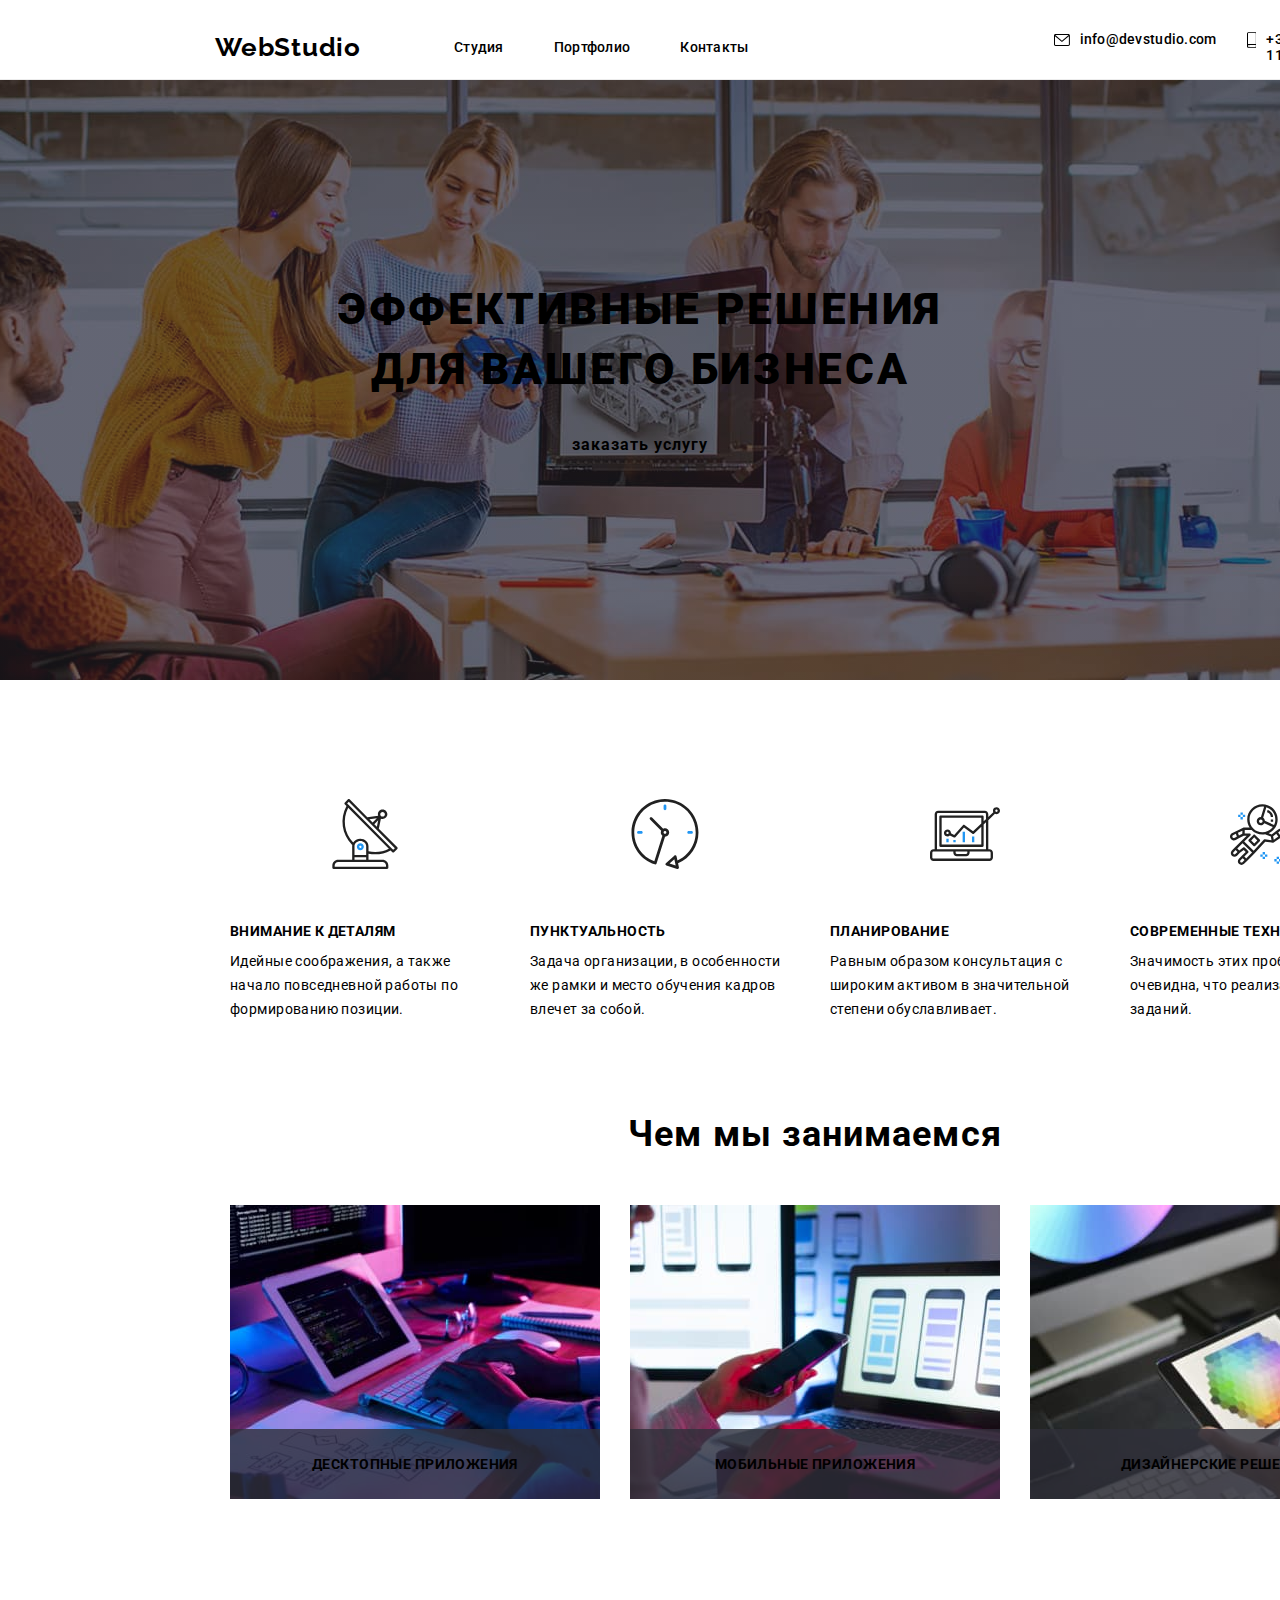
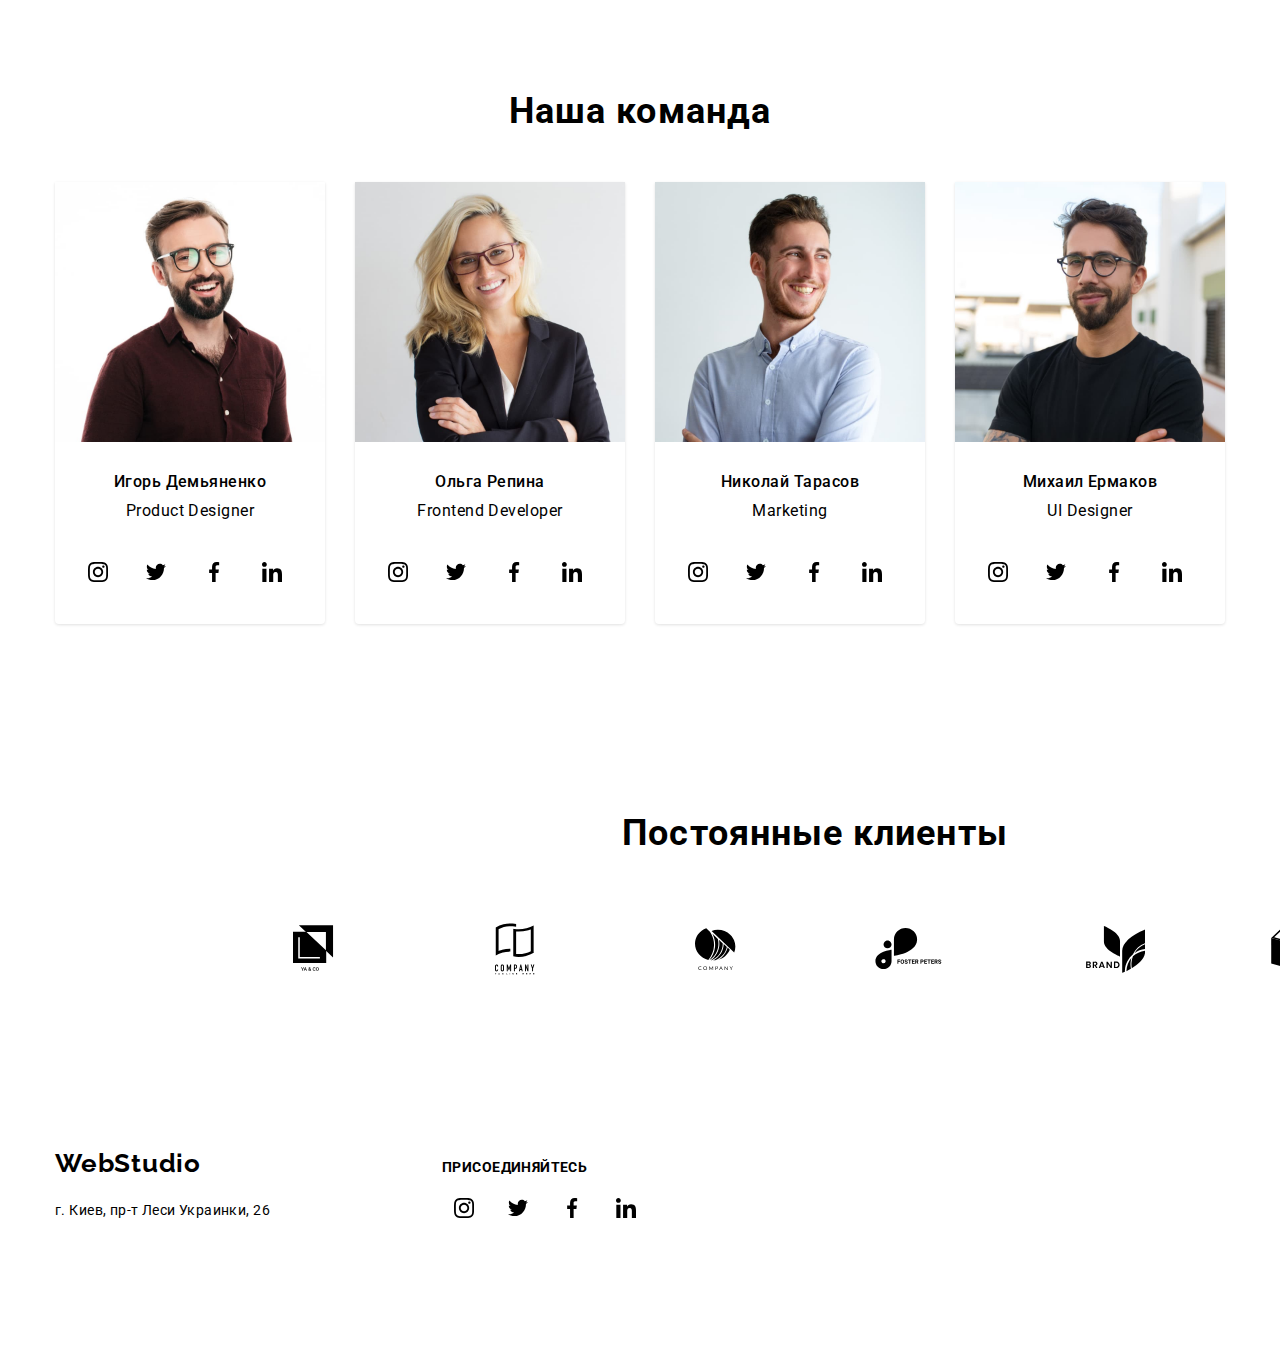
==== index.html @ 6847b352 "hw5 start" ====
<!DOCTYPE html>
<html lang="en">
  <head>
    <meta charset="UTF-8" />
    <meta name="viewport" content="width=device-width, initial-scale=1.0" />
    <title>Homework_4</title>
    <link rel="preconnect" href="https://fonts.gstatic.com" />
    <link
      href="https://fonts.googleapis.com/css2?family=Raleway:wght@400;500;700&family=Roboto:wght@400;500;700&display=swap"
      rel="stylesheet"
    />
    <link
      rel="stylesheet"
      href="https://cdnjs.cloudflare.com/ajax/libs/modern-normalize/0.6.0/modern-normalize.min.css"
    />
    <link rel="stylesheet" href="./css/style.css" />
  </head>
  <body class="wrapper">
    <!--шапка-->
    <header class="page-header">
      <div class="conteiner">
        <nav class="main-nav">
          <a href="/" class="logo">
            <span>web</span><span class="logostudioblack">Studio</span>
          </a>

          <ul class="nav list">
            <li class="item"><a href="" class="current-link">студия</a></li>
            <li class="item">
              <a href="./portfolio.html" class="link">портфолио</a>
            </li>
            <li class="item"><a href="" class="link">контакты</a></li>
          </ul>

          <ul class="contact-us list">
            <li class="item icon-envelope">
              <a href="mailto:info@devstudio.com" class="link">
                <svg width="16px" height="12px">
                  <use href="./images/symbol-defs.svg#icon-envelope"></use>
                </svg>
                info@devstudio.com
              </a>
            </li>
            <li class="item icon-smartphone">
              <a href="tel:+380961111111" class="link">
                <svg width="10px" height="16px">
                  <use href="./images/symbol-defs.svg#icon-smartphone"></use>
                </svg>
                +38 096 111 11 11
              </a>
            </li>
          </ul>
        </nav>
      </div>
    </header>
    <!-- Главный контент страницы-->
    <main>
      <!-- Приветсвие-->
      <section class="hero">
        <div class="conteiner">
          <h1 class="hero-title">
            эффективные решения <br />
            для вашего бизнеса
          </h1>
          <a href="" class="button">заказать услугу</a>
        </div>
      </section>

      <!--Ценности-->
      <section class="values">
        <div class="conteiner">
          <!-- <h2 class="section-title"></h2> -->
          <ul class="feature-list list">
            <li class="item icon-antenna">
              <h3 class="feature-title">внимание к деталям</h3>
              <p class="feature-text">
                Идейные соображения, а также начало повседневной работы по
                формированию позиции.
              </p>
            </li>
            <li class="item icon-clock">
              <h3 class="feature-title">пунктуальность</h3>
              <p class="feature-text">
                Задача организации, в особенности же рамки и место обучения
                кадров влечет за собой.
              </p>
            </li>
            <li class="item icon-diagram">
              <h3 class="feature-title">планирование</h3>
              <p class="feature-text">
                Равным образом консультация с широким активом в значительной
                степени обуславливает.
              </p>
            </li>
            <li class="item icon-astronaut">
              <h3 class="feature-title">современные технологии</h3>
              <p class="feature-text">
                Значимость этих проблем настолько очевидна, что реализация
                плановых заданий.
              </p>
            </li>
          </ul>
        </div>
      </section>

      <!--Чем занимаемся-->
      <section class="act">
        <div class="conteiner">
          <h2 class="section-title">Чем мы занимаемся</h2>
          <ul class="activity list">
            <li class="thumb item">
              <img
                src="./images/activity1.jpg"
                alt=""
                width="370"
                height="294"
              />
              <p class="label">десктопные приложения</p>
            </li>
            <li class="thumb item">
              <img
                src="./images/activity2.jpg"
                alt=""
                width="370"
                height="294"
              />
              <p class="label">мобильные приложения</p>
            </li>
            <li class="thumb item">
              <img
                src="./images/activity3.jpg"
                alt=""
                width="370"
                height="294"
              />
              <p class="label">дизайнерские решения</p>
            </li>
          </ul>
        </div>
      </section>

      <!--Наша команда-->
      <section class="team">
        <div class="conteiner">
          <h2 class="section-title">Наша команда</h2>
          <ul class="teammate-list list">
            <li class="teammate-card">
              <img
                class="photo"
                src="./images/Igor.jpg"
                alt=""
                width="270"
                height="260"
              />
              <h3 class="teammate">игорь демьяненко</h3>
              <p class="profession">product designer</p>
              <ul class="teammate-social">
                <li class="icon-item">
                  <a target="_blank" href="https://www.instagram.com/">
                    <svg
                      class="icon-teammate"
                      class="icon"
                      width="20px"
                      height="20px"
                    >
                      <use href="./images/symbol-defs.svg#icon-instagram"></use>
                    </svg>
                  </a>
                </li>
                <li class="icon-item">
                  <a target="_blank" href="https://twitter.com/">
                    <svg class="icon-teammate" width="20px" height="20px">
                      <use href="./images/symbol-defs.svg#icon-twitter"></use>
                    </svg>
                  </a>
                </li>
                <li class="icon-item">
                  <a target="_blank" href="https://www.facebook.com/">
                    <svg class="icon-teammate" width="20px" height="20px">
                      <use href="./images/symbol-defs.svg#icon-facebook"></use>
                    </svg>
                  </a>
                </li>
                <li class="icon-item">
                  <a target="_blank" href="https://www.linkedin.com/">
                    <svg class="icon-teammate" width="20px" height="20px">
                      <use href="./images/symbol-defs.svg#icon-linkedin"></use>
                    </svg>
                  </a>
                </li>
              </ul>
            </li>
            <li class="teammate-card">
              <img
                class="photo"
                src="./images/Olga.jpg"
                alt=""
                width="270"
                height="260"
              />
              <h3 class="teammate">ольга репина</h3>
              <p class="profession">frontend developer</p>
              <ul class="teammate-social">
                <li class="icon-item">
                  <a target="_blank" href="https://www.instagram.com/">
                    <svg class="icon-teammate" width="20px" height="20px">
                      <use href="./images/symbol-defs.svg#icon-instagram"></use>
                    </svg>
                  </a>
                </li>
                <li class="icon-item">
                  <a target="_blank" href="https://twitter.com/">
                    <svg class="icon-teammate" width="20px" height="20px">
                      <use href="./images/symbol-defs.svg#icon-twitter"></use>
                    </svg>
                  </a>
                </li>
                <li class="icon-item">
                  <a target="_blank" href="https://www.facebook.com/">
                    <svg class="icon-teammate" width="20px" height="20px">
                      <use href="./images/symbol-defs.svg#icon-facebook"></use>
                    </svg>
                  </a>
                </li>
                <li class="icon-item">
                  <a target="_blank" href="https://www.linkedin.com/">
                    <svg class="icon-teammate" width="20px" height="20px">
                      <use href="./images/symbol-defs.svg#icon-linkedin"></use>
                    </svg>
                  </a>
                </li>
              </ul>
            </li>
            <li class="teammate-card">
              <img
                class="photo"
                src="./images/Nikolay.jpg"
                alt=""
                width="270"
                height="260"
              />
              <h3 class="teammate">николай тарасов</h3>
              <p class="profession">marketing</p>
              <ul class="teammate-social">
                <li class="icon-item">
                  <a target="_blank" href="https://www.instagram.com/">
                    <svg class="icon-teammate" width="20px" height="20px">
                      <use href="./images/symbol-defs.svg#icon-instagram"></use>
                    </svg>
                  </a>
                </li>
                <li class="icon-item">
                  <a target="_blank" href="https://twitter.com/">
                    <svg class="icon-teammate" width="20px" height="20px">
                      <use href="./images/symbol-defs.svg#icon-twitter"></use>
                    </svg>
                  </a>
                </li>
                <li class="icon-item">
                  <a target="_blank" href="https://www.facebook.com/">
                    <svg class="icon-teammate" width="20px" height="20px">
                      <use href="./images/symbol-defs.svg#icon-facebook"></use>
                    </svg>
                  </a>
                </li>
                <li class="icon-item">
                  <a target="_blank" href="https://www.linkedin.com/">
                    <svg class="icon-teammate" width="20px" height="20px">
                      <use href="./images/symbol-defs.svg#icon-linkedin"></use>
                    </svg>
                  </a>
                </li>
              </ul>
            </li>
            <li class="teammate-card">
              <img
                class="photo"
                src="./images/Mikhail.jpg"
                alt=""
                width="270"
                height="260"
              />
              <h3 class="teammate">михаил ермаков</h3>
              <p class="profession"><span class="ui">ui</span> designer</p>
              <ul class="teammate-social">
                <li class="icon-item">
                  <a target="_blank" href="https://www.instagram.com/">
                    <svg class="icon-teammate" width="20px" height="20px">
                      <use href="./images/symbol-defs.svg#icon-instagram"></use>
                    </svg>
                  </a>
                </li>
                <li class="icon-item">
                  <a target="_blank" href="https://twitter.com/">
                    <svg class="icon-teammate" width="20px" height="20px">
                      <use href="./images/symbol-defs.svg#icon-twitter"></use>
                    </svg>
                  </a>
                </li>
                <li class="icon-item">
                  <a target="_blank" href="https://www.facebook.com/">
                    <svg class="icon-teammate" width="20px" height="20px">
                      <use href="./images/symbol-defs.svg#icon-facebook"></use>
                    </svg>
                  </a>
                </li>
                <li class="icon-item">
                  <a target="_blank" href="https://www.linkedin.com/">
                    <svg class="icon-teammate" width="20px" height="20px">
                      <use href="./images/symbol-defs.svg#icon-linkedin"></use>
                    </svg>
                  </a>
                </li>
              </ul>
            </li>
          </ul>
        </div>
      </section>

      <!-- Наши клиенты -->
      <section class="clients">
        <div class="conteiner">
          <h2 class="section-title">Постоянные клиенты</h2>
          <ul class="clients-list list">
            <li class="client-name">
              <a href="#">
                <svg
                  class="icon-client client1"
                  width="44.27px"
                  height="49.23px"
                >
                  <use href="./images/symbol-defs.svg#icon-client1"></use>
                </svg>
              </a>
            </li>
            <li class="client-name">
              <a href="#">
                <svg class="icon-client client2" width="40px" height="52px">
                  <use href="./images/symbol-defs.svg#icon-client2"></use>
                </svg>
              </a>
            </li>
            <li class="client-name">
              <a href="#">
                <svg class="icon-client client3" width="41px" height="42.6px">
                  <use href="./images/symbol-defs.svg#icon-client3"></use>
                </svg>
              </a>
            </li>
            <li class="client-name">
              <a href="#">
                <svg
                  class="icon-client client4"
                  width="79.66px"
                  height="42.02px"
                >
                  <use href="./images/symbol-defs.svg#icon-client4"></use>
                </svg>
              </a>
            </li>
            <li class="client-name">
              <a href="#">
                <svg class="icon-client client5" width="59px" height="47px">
                  <use href="./images/symbol-defs.svg#icon-client5"></use>
                </svg>
              </a>
            </li>
            <li class="client-name">
              <a href="#">
                <svg
                  class="icon-client client6"
                  width="88.48px"
                  height="45.44px"
                >
                  <use href="./images/symbol-defs.svg#icon-client6"></use>
                </svg>
              </a>
            </li>
          </ul>
        </div>
      </section>
    </main>

    <!--Футер-->
    <footer class="footer">
      <div class="conteiner">
        <div class="companycontacts">
          <a href="/" class="logo">
            <span>web</span><span class="logostudiowhite">Studio</span>
          </a>
          <address class="adress">
            <p class="physicaladress">г. Киев, пр-т Леси Украинки, 26</p>
            <p class="mailadress">
              <a href="mailto:info@devstudio.com">info@devstudio.com</a>
            </p>
            <p class="phonenumadress">
              <a href="tel:+380961111111">+38 096 111 11 11</a>
            </p>
          </address>
        </div>
        <div class="social">
          <h3 class="feature-title">присоединяйтесь</h3>
          <ul class="social-list list">
            <li class="social-item inst">
              <a target="_blank" href="https://www.instagram.com/">
                <svg class="icon-social" width="20px" height="20px">
                  <use href="./images/symbol-defs.svg#icon-instagram"></use>
                </svg>
              </a>
            </li>
            <li class="social-item twitt">
              <a target="_blank" href="https://twitter.com/">
                <svg class="icon-social" width="20px" height="20px">
                  <use href="./images/symbol-defs.svg#icon-twitter"></use>
                </svg>
              </a>
            </li>
            <li class="social-item fb">
              <a target="_blank" href="https://www.facebook.com/">
                <svg class="icon-social" width="20px" height="20px">
                  <use href="./images/symbol-defs.svg#icon-facebook"></use>
                </svg>
              </a>
            </li>
            <li class="social-item li">
              <a target="_blank" href="https://www.linkedin.com/">
                <svg class="icon-social" width="20px" height="20px">
                  <use href="./images/symbol-defs.svg#icon-linkedin"></use>
                </svg>
              </a>
            </li>
          </ul>
        </div>
      </div>
    </footer>
  </body>
</html>
---- css/style.css ----
/* /** { */
  padding: 0px;
  margin: 0px;
}*/
:root {
  --primary-white-color: #ffffff;
  --primary-black-color: #000000;
  --primary-effect-color: #2196f3;
  --primary-background-color: #2f303a;
  --primary-headers-color: #212121;
  --primary-text-color: #757575;
  --primary-button-color: #f5f4fa;
  --primary-clients-color: #afb1b8;
}

.wrapper {
  font-family: Roboto, sans-serif;
  font-weight: 400;
  box-sizing: border-box;
  /* max-width: 1600px; */
  margin-left: auto;
  margin-right: auto;
}

.main-nav {
  display: flex;
  align-items: center;
}
.logo {
  font-family: Raleway, sans-serif;
  font-weight: 700;
  font-size: 26px;
  line-height: 1.19;
  letter-spacing: 0.03em;
  color: var(--primary-effect-color);
  text-transform: capitalize;
}

.logostudioblack {
  color: var(--primary-black-color);
}
.logostudiowhite {
  color: var(--primary-white-color);
}

.list {
  list-style: none;
  padding: 0;
  margin: 0;
  width: 1170px;
}

a {
  text-decoration: none;
}

img {
  max-width: 100%;
  height: auto;
  display: block;
}

.link {
  font-weight: 500;
  font-size: 14px;
  line-height: 1.14;
  letter-spacing: 0.02em;
}

.current-link {
  color: var(--primary-effect-color);
  text-transform: capitalize;
  padding-top: 32px;
  padding-bottom: 32px;
  display: block;
  font-weight: 500;
  font-size: 14px;
  line-height: 1.14;
  letter-spacing: 0.02em;
}

.nav {
  display: flex;
  margin-left: 93px;
  width: max-content;
}

.nav .item + .item {
  margin-left: 50px;
}

.nav .link {
  display: block;
  color: var(--primary-headers-color);
  text-transform: capitalize;
  padding-top: 32px;
  padding-bottom: 32px;
  /* width: 294px; */
}

.contact-us {
  display: flex;
  width: max-content;
  margin-left: 305px;
}

.contact-us .item + .item {
  margin-left: 30px;
}
.contact-us .item + .item:last-child {
  margin-right: 0px;
}

.contact-us .link {
  display: flex;
  margin-right: auto;
  padding-top: 32px;
  padding-bottom: 32px;
  color: var(--primary-text-color);
  fill: var(--primary-text-color);
}

.nav .link:hover,
.nav .link:focus,
.contact-us .link:hover,
.contact-us .link:focus {
  color: var(--primary-effect-color);
  fill: var(--primary-effect-color);
}
.icon-envelope svg {
  margin-top: 2px;
}
.icon-envelope svg,
.icon-smartphone svg {
  margin-right: 10px;
}

/* .hero, */
.footer {
  background-color: var(--primary-background-color);
}

.hero {
  text-align: center;
  padding-top: 200px;
  padding-bottom: 280px;
  background-image: linear-gradient(
      to right,
      rgba(47, 48, 58, 0.4),
      rgba(47, 48, 58, 0.4)
    ),
    url('../images/backgr.jpg');
  max-width: 1600px;
  max-height: 600px;
  margin-left: auto;
  margin-right: auto;
  background-repeat: no-repeat;
  background-position: center;
  background-color: #c4c4c4;
  background-size: cover;
}

.hero-title {
  margin-top: 0;
  margin-bottom: 30px;
  font-weight: 900;
  font-size: 44px;
  line-height: 1.36;
  text-transform: uppercase;
  letter-spacing: 0.06em;
  color: var(--primary-white-color);
}

.button {
  font-weight: 700;
  font-size: 16px;
  line-height: 1.87;
  letter-spacing: 0.06em;
  text-align: center;
  color: var(--primary-white-color);
  background-color: var(--primary-effect-color);
  box-shadow: 0px 4px 4px rgba(0, 0, 0, 0.15);
  border-radius: 4px;
  padding: 10px 32px;
}

.section-title {
  font-weight: 700;
  font-size: 36px;
  line-height: 1.17;
  letter-spacing: 0.03em;
  color: var(--primary-headers-color);
  margin-bottom: 50px;
  margin-top: 0;
  text-align: center;
}
.feature-list {
  display: flex;
}

.values {
  margin-left: 215px;
  margin-right: 215px;
  margin-top: 94px;
}

.act {
  margin-left: 215px;
  margin-right: 215px;
  margin-top: 91px;
  margin-bottom: 97px;
}
.act .section-title {
  text-align: center;
}

/* features css */
.feature-list .item {
  width: 270px;
  margin-right: 30px;
}

.feature-list .item::before {
  display: block;
  width: 270px;
  height: 120px;
  border-radius: 4px;
  border: transparent;
  background-color: var(--primary-button-color);
  margin-bottom: 30px;
  content: '';
  /* background-size: contain; */
  background-repeat: no-repeat;
  background-position: center;
}

.icon-antenna::before {
  background-image: url('../images/antenna 1.svg');
}

.icon-clock::before {
  background-image: url('../images/clock 1.svg');
}

.icon-diagram::before {
  background-image: url('../images/diagram 1.svg');
}

.icon-astronaut::before {
  background-image: url('../images/astronaut 1.svg');
}

.feature-list .item:nth-child(4n) {
  margin-right: 0px;
}

.feature-title {
  font-weight: 700;
  font-size: 14px;
  line-height: 1.14;
  letter-spacing: 0.03em;
  text-transform: uppercase;
  color: var(--primary-headers-color);
  margin-bottom: 10px;
  margin-top: 0;
}

.social .feature-title {
  color: var(--primary-white-color);
}

.feature-text {
  font-weight: 400;
  font-size: 14px;
  line-height: 1.71;
  letter-spacing: 0.03em;
  color: var(--primaty-text-color);
  margin-bottom: 0;
  margin-top: 0;
}

.activity {
  display: flex;
  justify-content: center;
  margin: 0px;
}

.activity .item {
  width: 370px;
  margin-right: 30px;
}

.activity .item:nth-child(3n) {
  margin-right: 0px;
}

.team {
  background-color: var(--primary-button-color);
  padding-top: 94px;
  padding-bottom: 94px;
}
.teammate,
.profession {
  text-transform: capitalize;
  font-size: 16px;
  line-height: 1.19;
  text-align: center;
  letter-spacing: 0.03em;
}

ul.teammate-social {
  padding: 0px;
  margin: 0px;
  text-align: center;
}
.teammate-list {
  display: flex;
}

.teammate-list .teammate-card {
  width: 270px;
  margin-right: 30px;
}

.teammate-list .teammate-card:nth-child(4n) {
  margin-right: 0px;
}
.ui {
  text-transform: uppercase;
}

.teammate {
  font-weight: 500;
  color: var(--primary-headers-color);
  margin: 0;
  margin-bottom: 10px;
  /* background-color: teal; */
}

.teammate-card {
  background-color: var(--primary-white-color);
  padding: 0;
  margin: 30;
  box-shadow: 0px 1px 3px rgba(0, 0, 0, 0.12);
  border-radius: 0px 0px 4px 4px;
}

.photo {
  margin-bottom: 30px;
}

.profession {
  font-size: 400;
  color: var(--primary-text-color);
  margin: 0;
  margin-bottom: 30px;
}
.adress p {
  font-weight: 400;
  font-size: 14px;
  line-height: 1.71;
  letter-spacing: 0.03em;
  font-style: normal;
  margin: 0px;
}

p.physicaladress {
  color: var(--primary-white-color);
  margin-bottom: 9px;
  margin-top: 20px;
  width: 231px;
}

p.mailadress {
  margin-bottom: 9px;
}
.mailadress a,
.phonenumadress a {
  color: rgba(255, 255, 255, 0.6);
}

.filter-button {
  font-weight: 500;
  font-size: 16px;
  line-height: 1.62;
  letter-spacing: 0.03em;
  color: var(--primary-headers-color);
  background-color: var(--primary-button-color);
  border-radius: 4px;
  padding: 6px 22px;
  border: transparent;
}

.filter-button:hover,
.filter-button:focus {
  color: var(--primary-white-color);
  background-color: var(--primary-effect-color);
  box-shadow: 0px 2px 2px rgba(0, 0, 0, 0.12);
}

.work-example {
  font-weight: 700;
  font-size: 18px;
  line-height: 2;
  letter-spacing: 0.06em;
  color: var(--primary-headers-color);
}
.work-sphere {
  font-weight: 400;
  font-size: 16px;
  line-height: 1.87;
  letter-spacing: 0.03em;
  color: var(--primary-text-color);
}
/* hw3 */
.page-header {
  background-color: var(--primary-white-color);
  width: 1600px;
  height: 80px;
  margin: auto;
  border-bottom: 1px solid #ececec;
}
.conteiner {
  margin-left: auto;
  margin-right: auto;
  width: 1200px;
  padding-left: 15px;
  padding-right: 15px;
}
.footer .conteiner {
  padding: 60px 15px;
  display: flex;
}
h1.portfolio {
  display: none;
}

section.portfolio {
  width: 1600px;
  margin-left: auto;
  margin-right: auto;
}

.filter {
  display: flex;
  justify-content: center;
  margin-bottom: 50px;
}

.filteritem {
  margin-right: 8px;
}

.filteritem:last-child {
  margin-right: 0px;
}

.samples.list {
  display: flex;
  flex-wrap: wrap;
}

.samples .item {
  width: 370px;
  margin-right: 30px;
  margin-bottom: 30px;
  box-shadow: 0px 1px 3px rgba(0, 0, 0, 0.12);
  border-radius: 0px 0px 4px 4px;
}

.samples .item:focus,
.samples .item:hover {
  box-shadow: 0px 1px 1px rgba(0, 0, 0, 0.12), 0px 4px 4px rgba(0, 0, 0, 0.06),
    1px 4px 6px rgba(0, 0, 0, 0.16);
}

.samples .item:nth-child(3n) {
  margin-right: 0px;
}

.samples .item:nth-last-child(-n + 3) {
  margin-bottom: 0px;
}

.work-example,
.work-sphere {
  margin: 0px;
  padding-left: 24px;
}

.samplephoto {
  padding-bottom: 20px;
}

.work-example {
  padding-bottom: 4px;
  padding-top: 20px;
}
.work-sphere {
  padding-bottom: 20px;
}

.clients,
.portfolio {
  margin: 94px 215px;
}
/* Наши клиенты */
.clients-list {
  display: flex;
  flex-wrap: wrap;
}

.companycontacts {
  width: 231px;
}

.social {
  margin-left: 156px;
  margin-top: 12px;
}

.social-list {
  display: inline-flex;
}

.client-name {
  margin-right: 30px;
}

.client-name:last-child {
  margin-right: 0px;
}

.client-name a {
  box-sizing: border-box;
  display: flex;
  border: 1px solid var(--primary-clients-color);
  width: 170px;
  height: 90px;
  border-radius: 4px;
  fill: var(--primary-clients-color);
  align-items: center;
  justify-content: center;
}
/* переделанные иконки и клиенты */
.client-name a:hover,
.client-name a:focus {
  fill: var(--primary-effect-color);
  border: 1px solid var(--primary-effect-color);
  border-radius: 4px;
}

.icon-item {
  list-style: none;
  display: inline-flex;
  align-items: center;
  padding-bottom: 30px;
}
.icon-item a {
  list-style: none;
  height: 44px;
  width: 44px;
  align-items: center;
  border-radius: 50%;
  margin-right: 10px;
  color: var(--primary-clients-color);
  padding: 12px;
}

.icon-teammate {
  height: 20px;
  width: 20px;
  margin-left: auto;
  margin-right: auto;
  fill: currentColor;
}
.teammate-social a:focus,
.social-list a:focus,
.teammate-social a:hover,
.social-list a:hover {
  color: var(--primary-white-color);
  background-color: var(--primary-effect-color);
}

.social-item a {
  display: flex;
  height: 44px;
  width: 44px;
  align-items: center;
  border-radius: 50%;
  margin-right: 10px;
  color: var(--primary-white-color);
  background-color: rgba(255, 255, 255, 0.1);
}

.icon-social {
  height: 20px;
  width: 20px;
  margin-left: auto;
  margin-right: auto;
  fill: var(--primary-white-color);
}

/* homework 5  */

.label {
  display: block;
  font-family: Roboto;
  font-style: normal;
  font-weight: bold;
  font-size: 14px;
  line-height: 16px;
  letter-spacing: 0.03em;
  text-transform: uppercase;
  margin: 0px;
  background-color: rgba(47, 48, 58, 0.8);
  color: var(--primary-white-color);
  overflow: hidden;
  text-align: center;
  padding-top: 27px;
  padding-bottom: 27px;
}

.thumb {
  position: relative;
}

.thumb > .label {
  position: absolute;
  bottom: 0px;
  left: 0px;
  width: 100%;
  height: 70px;
}
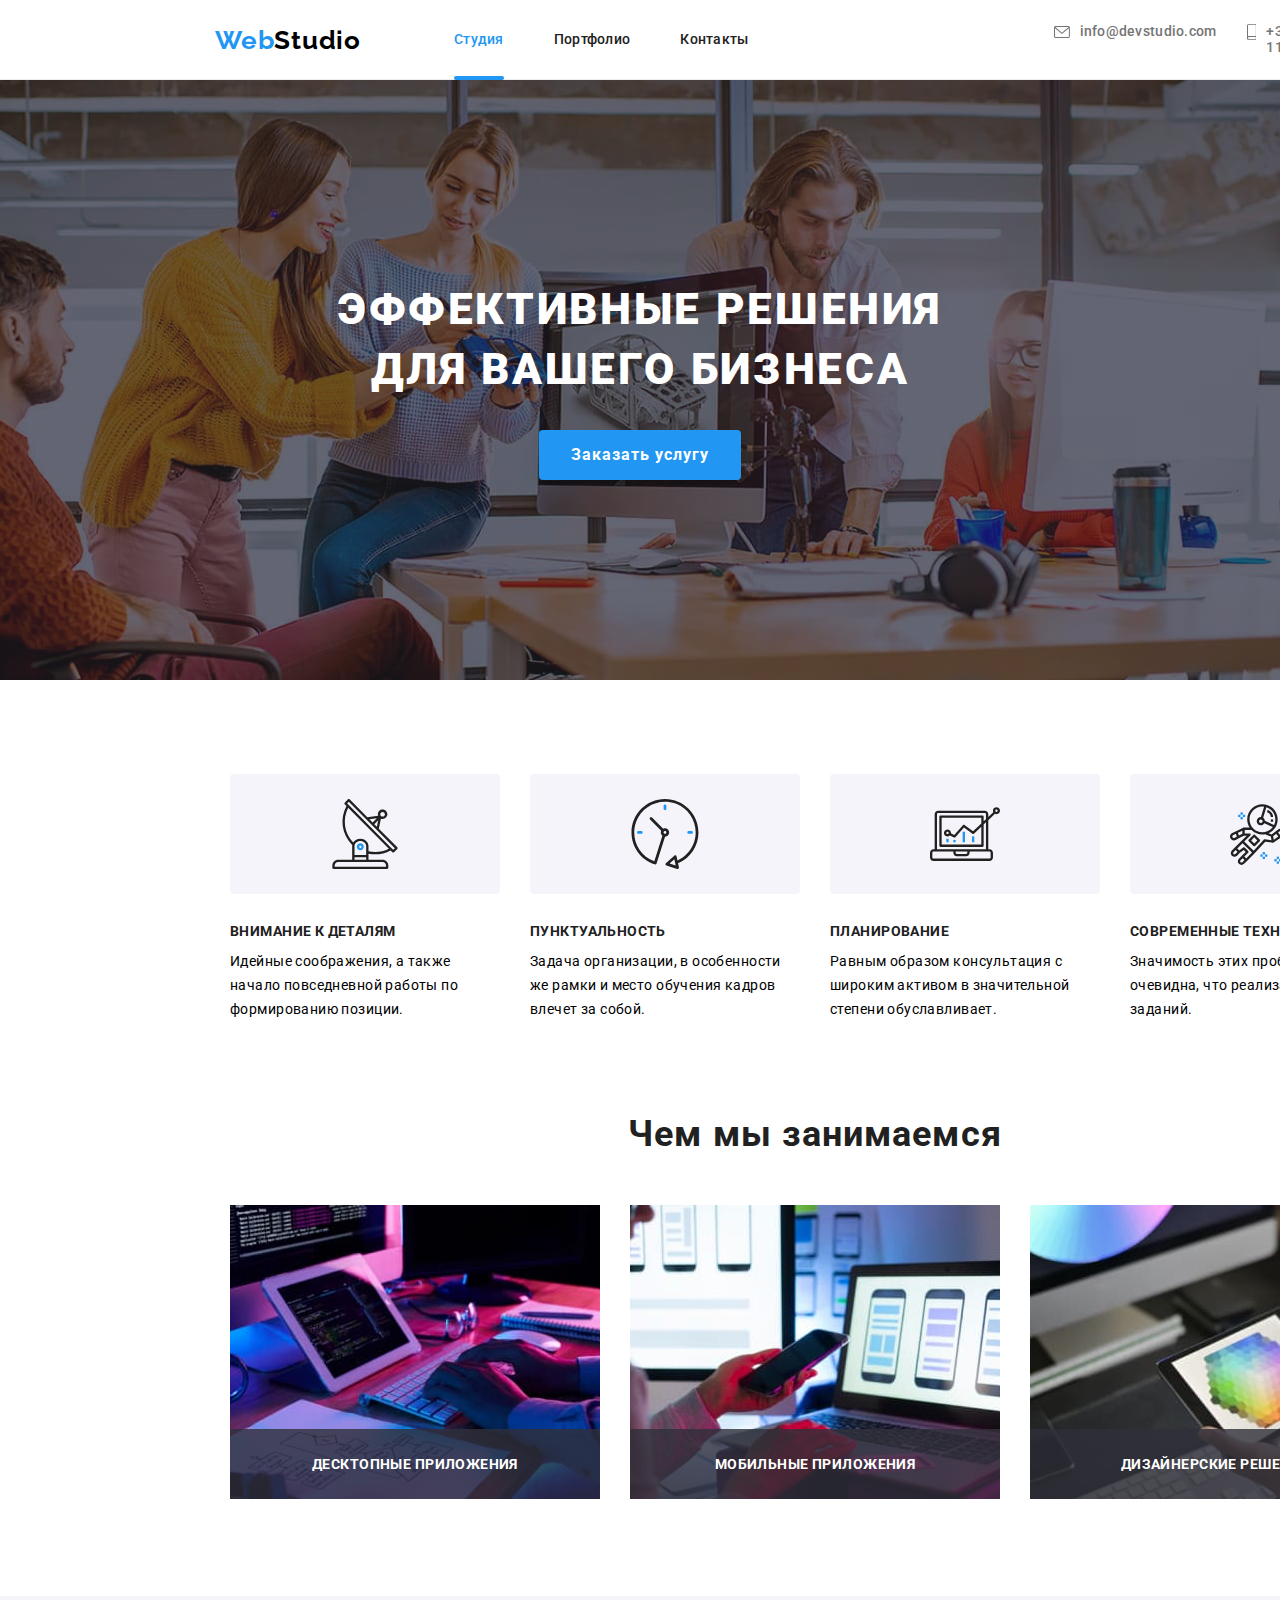
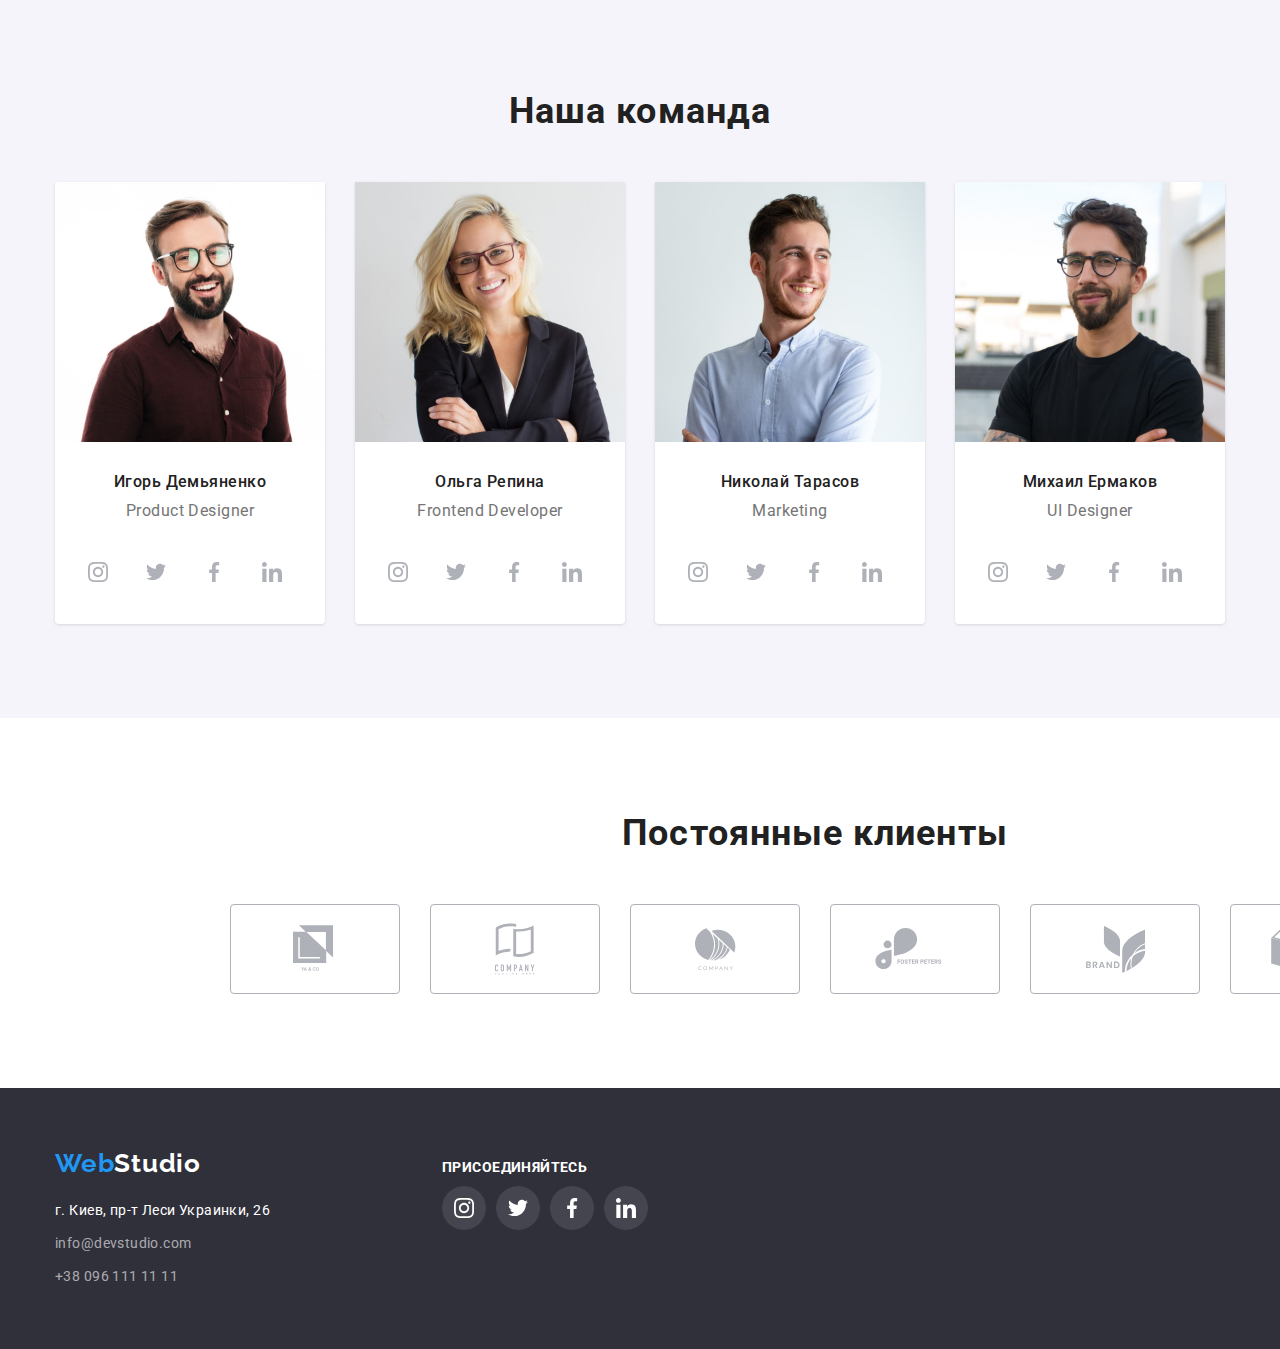
==== commit 00fba134: "HW5" ====
--- a/index.html
+++ b/index.html
@@ -3,7 +3,7 @@
   <head>
     <meta charset="UTF-8" />
     <meta name="viewport" content="width=device-width, initial-scale=1.0" />
-    <title>Homework_4</title>
+    <title>WebStudio</title>
     <link rel="preconnect" href="https://fonts.gstatic.com" />
     <link
       href="https://fonts.googleapis.com/css2?family=Raleway:wght@400;500;700&family=Roboto:wght@400;500;700&display=swap"
@@ -62,7 +62,7 @@
             эффективные решения <br />
             для вашего бизнеса
           </h1>
-          <a href="" class="button">заказать услугу</a>
+          <button class="button" data-modal-open>Заказать услугу</button>
         </div>
       </section>
 
@@ -433,5 +433,18 @@
         </div>
       </div>
     </footer>
+
+    <!-- Модальное окно -->
+    <div class="backdrop is-hidden" data-modal>
+      <div class="modal">
+        <button class="close-button" data-modal-close>
+          <svg class="close-icon" width="18px" height="18px">
+            <use href="./images/symbol-defs.svg#icon-close-black-18dp"></use>
+          </svg>
+        </button>
+      </div>
+    </div>
+
+    <script src="./js/modal.js"></script>
   </body>
 </html>
--- a/css/style.css
+++ b/css/style.css
@@ -1,7 +1,3 @@
-/* /** { */
-  padding: 0px;
-  margin: 0px;
-}*/
 :root {
   --primary-white-color: #ffffff;
   --primary-black-color: #000000;
@@ -11,13 +7,14 @@
   --primary-text-color: #757575;
   --primary-button-color: #f5f4fa;
   --primary-clients-color: #afb1b8;
+  --timing-function: cubic-bezier(0.4, 0, 0.2, 1);
 }
 
 .wrapper {
   font-family: Roboto, sans-serif;
   font-weight: 400;
   box-sizing: border-box;
-  /* max-width: 1600px; */
+  max-width: 1600px;
   margin-left: auto;
   margin-right: auto;
 }
@@ -25,6 +22,7 @@
 .main-nav {
   display: flex;
   align-items: center;
+  max-height: 80px;
 }
 .logo {
   font-family: Raleway, sans-serif;
@@ -68,6 +66,7 @@
 }
 
 .current-link {
+  position: relative;
   color: var(--primary-effect-color);
   text-transform: capitalize;
   padding-top: 32px;
@@ -77,6 +76,21 @@
   font-size: 14px;
   line-height: 1.14;
   letter-spacing: 0.02em;
+  max-height: 80px;
+}
+
+.current-link::after {
+  position: absolute;
+
+  content: '';
+  display: block;
+  left: 0;
+  bottom: 0;
+
+  width: 100%;
+  height: 4px;
+  background-color: var(--primary-effect-color);
+  border-radius: 2px;
 }
 
 .nav {
@@ -118,6 +132,8 @@
   padding-bottom: 32px;
   color: var(--primary-text-color);
   fill: var(--primary-text-color);
+  transition: fill 250ms var(--timing-function);
+  transition: color 250ms var(--timing-function);
 }
 
 .nav .link:hover,
@@ -126,6 +142,8 @@
 .contact-us .link:focus {
   color: var(--primary-effect-color);
   fill: var(--primary-effect-color);
+  transition: fill 250ms var(--timing-function);
+  transition: color 250ms var(--timing-function);
 }
 .icon-envelope svg {
   margin-top: 2px;
@@ -180,8 +198,10 @@
   color: var(--primary-white-color);
   background-color: var(--primary-effect-color);
   box-shadow: 0px 4px 4px rgba(0, 0, 0, 0.15);
+  border: none;
   border-radius: 4px;
   padding: 10px 32px;
+  cursor: pointer;
 }
 
 .section-title {
@@ -388,7 +408,7 @@
   background-color: var(--primary-button-color);
   border-radius: 4px;
   padding: 6px 22px;
-  border: transparent;
+  border: 1px solid var(--primary-button-color);
 }
 
 .filter-button:hover,
@@ -396,6 +416,9 @@
   color: var(--primary-white-color);
   background-color: var(--primary-effect-color);
   box-shadow: 0px 2px 2px rgba(0, 0, 0, 0.12);
+  border: 1px solid rgba(47, 48, 58, 0.4);
+  transition: border 250ms var(--timing-function);
+  transition: color 150ms var(--timing-function);
 }
 
 .work-example {
@@ -466,12 +489,14 @@
   margin-bottom: 30px;
   box-shadow: 0px 1px 3px rgba(0, 0, 0, 0.12);
   border-radius: 0px 0px 4px 4px;
+  border: 1px solid #eeeeee;
 }
 
 .samples .item:focus,
 .samples .item:hover {
   box-shadow: 0px 1px 1px rgba(0, 0, 0, 0.12), 0px 4px 4px rgba(0, 0, 0, 0.06),
     1px 4px 6px rgba(0, 0, 0, 0.16);
+  transition: box-shadow 250ms var(--timing-function);
 }
 
 .samples .item:nth-child(3n) {
@@ -548,6 +573,8 @@
   fill: var(--primary-effect-color);
   border: 1px solid var(--primary-effect-color);
   border-radius: 4px;
+  transition: fill 250ms var(--timing-function);
+  transition: color 250ms var(--timing-function);
 }
 
 .icon-item {
@@ -580,6 +607,8 @@
 .social-list a:hover {
   color: var(--primary-white-color);
   background-color: var(--primary-effect-color);
+  transition: fill 250ms var(--timing-function);
+  transition: color 250ms var(--timing-function);
 }
 
 .social-item a {
@@ -632,3 +661,100 @@
   width: 100%;
   height: 70px;
 }
+
+.sample-thumb {
+  display: block;
+  box-sizing: border-box;
+  position: relative;
+  overflow: hidden;
+}
+
+.overlay {
+  position: absolute;
+  left: 0;
+  top: 0;
+  padding: 63px 24px;
+  margin: 0;
+  width: 100%;
+  height: 100%;
+  font-size: 18px;
+  line-height: 1.5;
+  background-color: rgba(33, 150, 243, 0.9);
+  color: var(--primary-white-color);
+  opacity: 0;
+  transform: translateY(100%);
+  transition: 250ms transform cubic-bezier(0.4, 0, 0.2, 1);
+}
+
+.item:hover .overlay {
+  transform: translateY(0%);
+  opacity: 1;
+}
+
+/* .sample-content {
+  background-color: var(--primary-effect-color);
+  color: var(--primary-white-color);
+} */
+
+.backdrop {
+  position: fixed;
+  top: 0;
+  left: 0;
+  width: 100%;
+  height: 100%;
+  background-color: rgba(0, 0, 0, 0.2);
+  opacity: 1;
+  transition: opacity 250ms var(--timing-function);
+}
+
+.backdrop.is-hidden {
+  opacity: 0;
+  pointer-events: none;
+}
+
+.backdrop.is-hidden .modal {
+  transform: translate(-50%, -50%) scale(0.5);
+}
+.modal {
+  position: absolute;
+  top: 50%;
+  left: 50%;
+  transform: translate(-50%, -50%) scale(1);
+  transition: transform 250ms var(--timing-function);
+
+  box-sizing: border-box;
+  min-height: 581px;
+  min-width: 528px;
+
+  background-color: var(--primary-white-color);
+  border: none;
+  border-radius: 4px;
+  box-shadow: 0px 1px 3px rgba(0, 0, 0, 0.12), 0px 1px 1px rgba(0, 0, 0, 0.14),
+    0px 2px 1px rgba(0, 0, 0, 0.2);
+}
+
+.close-button {
+  position: absolute;
+  top: 16px;
+  right: 8px;
+  width: 30px;
+  height: 30px;
+  padding: 0;
+  display: flex;
+  justify-content: center;
+  align-items: center;
+  background-color: var(--primary-white-color);
+  border: 1px solid rgba(0, 0, 0, 0.1);
+  border-radius: 50%;
+  box-sizing: border-box;
+  cursor: pointer;
+}
+
+.close-icon {
+  fill: currentColor;
+}
+
+.close-button:focus .close-icon,
+.close-button:hover .close-icon {
+  fill: var(--primary-effect-color);
+}
